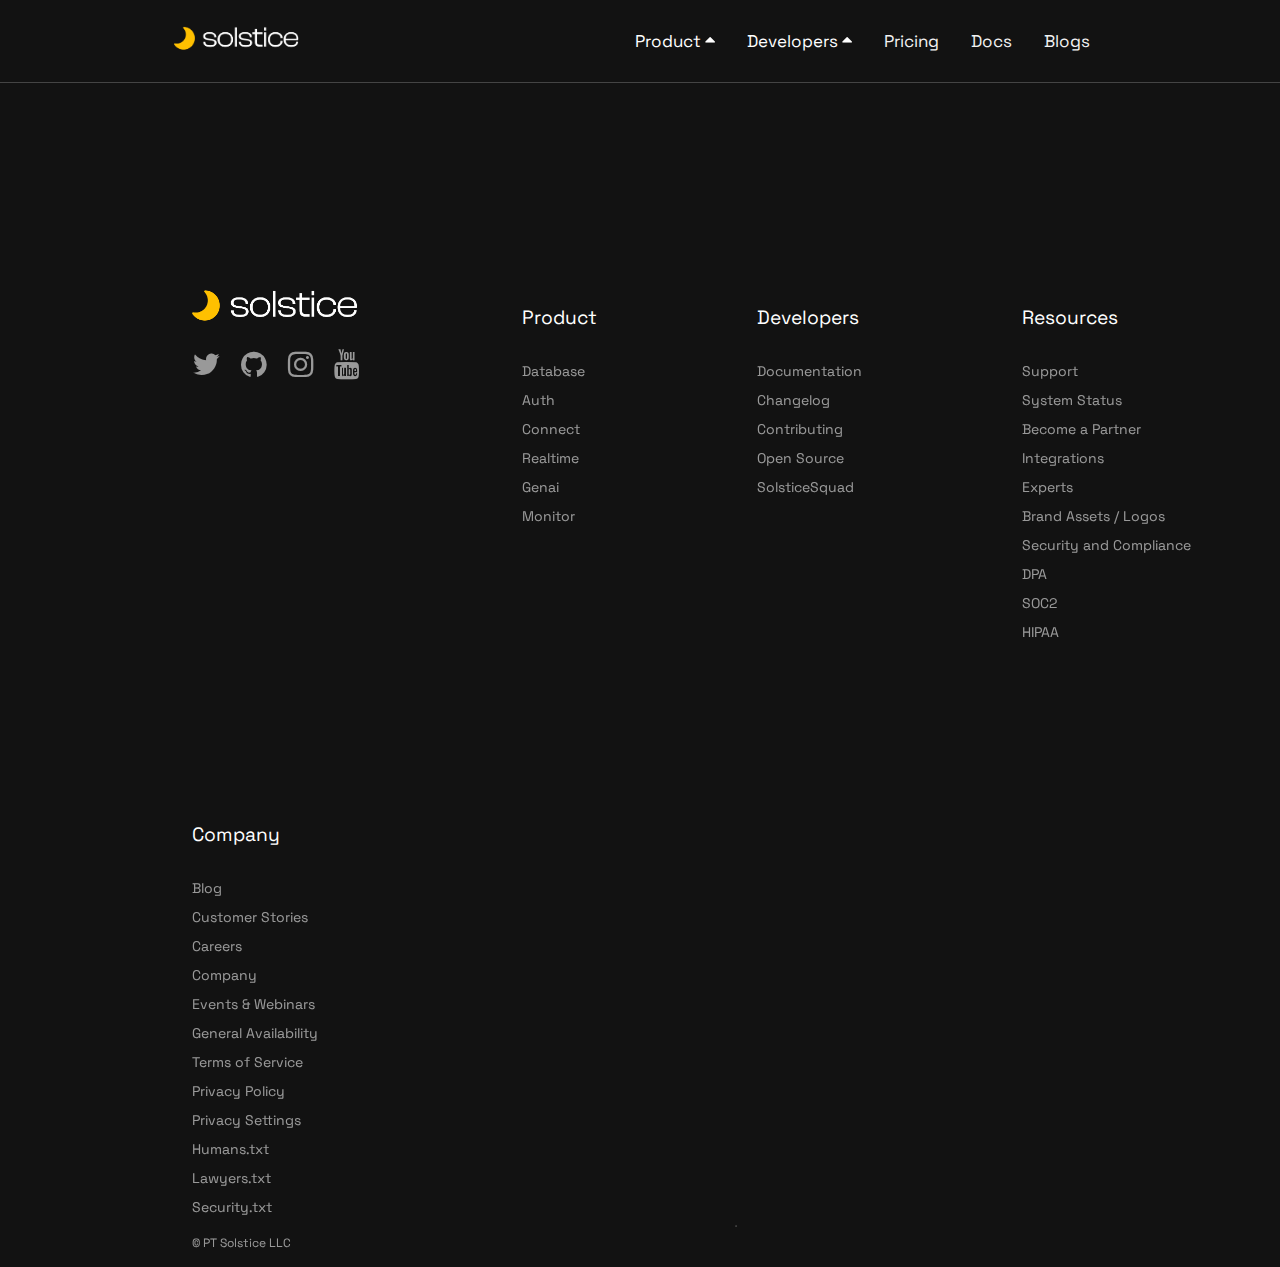
==== blogs.html @ 9f2d08b2 "Initial Commit" ====
<!DOCTYPE html>
<html lang="en">
<head>
  <meta charset="UTF-8">
  <link rel="stylesheet" href="styles.css">
  <meta name="viewport" content="width=device-width, initial-scale=1.0">
  <link rel="stylesheet" href="bruh.css">
  <link rel="stylesheet" href="https://cdnjs.cloudflare.com/ajax/libs/font-awesome/4.7.0/css/font-awesome.min.css">
  <link rel="shortcut icon" href="images/Vector.png" type="image/x-icon">
  <title>Blogs</title>
</head>
<body>
  <script src="https://ajax.googleapis.com/ajax/libs/jquery/1.11.3/jquery.min.js"></script>

  <nav class="topnav-container">
    <a href="/">
      <img src="images/Group 2.png" alt="">
    </a>
      <div class="topnav" id="myTopnav">
      <div class="dropdown">
          <span>Product <i class="fa fa-caret-down"></i></span>
        <div class="dropdown-content">
          <a href="/products/build.html"><i class="fa fa-server"></i>Build</a>
          <a href="/products/data.html"><i class="fa fa-database"></i>Data</a>
          <a href="/products/monitor.html"><i class="fa fa-search"></i>Monitor</a>
          <a href="/products/connect.html"><i class="fa fa-plug"></i>Connect</a>
          <a href="/products/safeguard.html"><i class="fa fa-check-square"></i>Safeguard</a>
        </div>
      </div>
      <div class="dropdown">
        <span>Developers <i class="fa fa-caret-down"></i></span>
        <div class="dropdown-content">
          <a href="https://websockets.readthedocs.io/en/stable/">Docs</a>
          <a href="#">Changelog</a>
          <a href="#">Contributing</a>
          <a href="#">Open Source</a>
        </div>
      </div>
      <a href="pricing.html">Pricing</a>
      <a href="https://websockets.readthedocs.io/en/stable/">Docs</a>
      <a href="/blogs.html">Blogs</a>
      <a href="javascript:void(0);" class="icon" onclick="myFunction()">
        <i class="fa fa-bars"></i>
      </a>
    </div>
  </nav>
<div class="main-content">
  <br>
  <br>
  <footer>
    <div class="footer-brand">
      <img style="width: 170px;" src="images/Group 2.png" alt="">
      <div class="social-icons">
        <a href="#"><i class="fa fa-twitter"></i></a>
        <a href="#"><i class="fa fa-github"></i></a>
        <a href="#"><i class="fa fa-instagram"></i></a>
        <a href="#"><i class="fa fa-youtube"></i></a>
      </div>
    </div>
    <div class="cat-link-list">
      <p class="link-list-header">
        Product
      </p>
      <span><a href="#">Database</a></span>
      <span><a href="#">Auth</a></span>
      <span><a href="#">Connect</a></span>
      <span><a href="#">Realtime</a></span>
      <span><a href="#">Genai</a></span>
      <span><a href="#">Monitor</a></span>
    </div>
    <div class="cat-link-list">
      <p class="link-list-header">
        Developers
      </p>
      <span><a href="#">Documentation</a></span>
      <span><a href="#">Changelog</a></span>
      <span><a href="#">Contributing</a></span>
      <span><a href="#">Open Source</a></span>
      <span><a href="#">SolsticeSquad</a></span>      
    </div>
    <div class="cat-link-list">
      <p class="link-list-header">
        Resources
      </p>
      <span><a href="#">Support</a></span>
      <span><a href="#">System Status</a></span>
      <span><a href="#">Become a Partner</a></span>
      <span><a href="#">Integrations</a></span>
      <span><a href="#">Experts</a></span>
      <span><a href="#">Brand Assets / Logos</a></span>
      <span><a href="#">Security and Compliance</a></span>
      <span><a href="#">DPA</a></span>
      <span><a href="#">SOC2</a></span>
      <span><a href="#">HIPAA</a></span>      
    </div>
    <div class="cat-link-list">
      <p class="link-list-header">
        Company
      </p>
      <span><a href="#">Blog</a></span>
      <span><a href="#">Customer Stories</a></span>
      <span><a href="#">Careers</a></span>
      <span><a href="#">Company</a></span>
      <span><a href="#">Events & Webinars</a></span>
      <span><a href="#">General Availability</a></span>
      <span><a href="#">Terms of Service</a></span>
      <span><a href="#">Privacy Policy</a></span>
      <span><a href="#">Privacy Settings</a></span>
      <span><a href="Humans.txt">Humans.txt</a></span>
      <span><a href="Lawyers.txt">Lawyers.txt</a></span>
      <span><a href="Security.txt">Security.txt</a></span>
    </div>
  </footer>
  <hr>
  <span class="copyright" style="filter: brightness(60%); font-size: 12px;">© PT Solstice LLC</span>
</div>
  <script>
    var copy = document.querySelector(".logos-slide").cloneNode(true);
    document.querySelector(".logos").appendChild(copy);

    function myFunction() {
      var x = document.getElementById("myTopnav");
      if (x.className === "topnav") {
        x.className += " responsive";
      } else {
        x.className = "topnav";
      }
    }
  </script>
  <script src="bruh.js"></script>
  <script src="tabs.js"></script>
</body>
</html>
---- styles.css ----
@import url("https://fonts.googleapis.com/css2?family=Space+Grotesk:wght@300..700&display=swap");
/* GLOBAL START */
:root {
  --bg-color: #121212;
  --text-color: #ffffff;
  --prim-color: #ffc000;
  --global-trans-delay: 350ms;
}

* {
  font-family: "Space Grotesk", sans-serif;
  box-sizing: border-box;
  scroll-behavior: smooth;
  scroll-margin-block-start: 2rem;
  /* border: 0.3px solid white; */
}

a {
  text-decoration: none;
  color: var(--text-color);
}

body {
  margin: 0;
  color: white;
  background-color: var(--bg-color);
}

::-moz-selection {
  /* Code for Firefox */
  color: var(--bg-color);
  background: var(--prim-color);
}

::selection {
  color: var(--bg-color);
  background: var(--prim-color);
}
/* GLOBAL END */

/* NAV START */
.dropbtn {
  background-color: #04aa6d;
  color: white;
  padding: 16px;
  font-size: 16px;
  border: none;
}

/* The container <div> - needed to position the dropdown content */
.dropdown {
  position: relative;
  display: inline-block;
}

.dropdown span {
  color: white;
  transition: color var(--global-trans-delay);
}

.dropdown:hover span {
  color: var(--prim-color);
}

/* Dropdown Content (Hidden by Default) */
.dropdown-content {
  display: none;
  flex-direction: column;
  position: absolute;
  /* margin-top: 2.7rem; */
  background-color: #252525;
  min-width: 160px;
  box-shadow: 0px 8px 16px 0px rgba(0, 0, 0, 0.2);
  z-index: 1;
}

/* Links inside the dropdown */
.dropdown-content a {
  color: rgb(0, 0, 0);
  padding: 12px 16px;
  text-decoration: none;
  display: block;
}

/* Change color of dropdown links on hover */
.dropdown-content a:hover {
  color: var(--prim-color);
}

/* Show the dropdown menu on hover */
.dropdown:hover .dropdown-content {
  opacity: 100%;
  display: flex;
  flex-direction: column;
  align-items: flex-start;
}

/* Change the background color of the dropdown button when the dropdown content is shown */
.topnav-container {
  display: flex;
  align-items: center;
  justify-content: space-around;
  padding: 1rem;
  border-bottom: 1px solid rgba(255, 255, 255, 0.212);
}

.topnav-container img {
  height: 2rem;
}

/* Add a black background color to the top navigation */
.topnav {
  background-color: var(--bg-color);
  /* display: flex; */
}

.dropdown i {
  rotate: -180deg;
  transition: rotate var(--global-trans-delay);
}

.dropdown:hover i {
  rotate: 0deg;
}

/* Style the links inside the navigation bar */
.topnav a,
.dropdown {
  float: left;
  display: block;
  color: #f2f2f2;
  text-align: center;
  padding: 14px 16px;
  text-decoration: none;
  transition: color var(--global-trans-delay);
  font-size: 17px;
}

/* Change the color of links on hover */
.topnav a:hover {
  color: var(--prim-color);
}

/* Add an active class to highlight the current page */
.topnav a.active {
  background-color: #04aa6d;
  color: white;
}

/* Hide the link that should open and close the topnav on small screens */
.topnav .icon {
  display: none;
}

/* NAV END */

/* MAIN START */
.main-content {
  display: flex;
  flex-direction: column;
  align-self: center;
  justify-content: center;
  /* width: 90vw; */
  margin-left: 15%; /* ugh */
}

section {
  width: 80%;
}

.section-header {
  margin-top: 10rem;
  margin-bottom: 5rem;
  display: flex;
  flex-direction: column;
  align-items: center;
  text-align: center;
  height: fit-content;
}

.header-detail-text {
  width: 70%;
}

.main-content p {
  font-size: 1.2rem;
  line-height: 150%;
}

.main-content h1 {
  font-size: 4rem;
  margin: 0;
  line-height: 100%;
}

.btn-base {
  padding: 0.7rem 1.4rem;
  border-radius: 5px;
  border: none;
  opacity: 100%;
  font-size: 1rem;
  font-weight: 600;
  cursor: pointer;
  transition: all var(--global-trans-delay);
}

.button-group {
  display: flex;
  margin-right: 3rem;
  gap: 1rem;
}

.btn-base:hover {
  opacity: 85%;
}

.btn-base:active {
  scale: 95%;
}

.primary {
  background-color: var(--prim-color);
}

.card-base {
  display: flex;
  flex-direction: column;
  align-items: center;
  border: 1px solid rgba(255, 255, 255, 0.2);
  transition: border var(--global-trans-delay);
  overflow: hidden;
  border-radius: 10px;
}

.card-image img {
  height: 75px;
  margin: 0.5rem;
  filter: brightness(50%);
}

.card-image {
  margin: 2rem;
}

.card-content {
  display: flex;
  flex-direction: column;
  gap: 2rem;
  border-top: 1px solid rgba(255, 255, 255, 0.2);
  background-color: #1a1a1a;
  padding: 1rem;
  padding-bottom: 1.5rem;
}

.card-content a {
  font-size: 14px;
  color: var(--text-color);
  filter: brightness(60%);
  transition: filter var(--global-trans-delay);
}

.card-base:hover a {
  filter: brightness(100%);
}

.card-content span,
.testimonial-item span {
  color: var(--text-color);
  filter: brightness(60%);
}

.card-base:hover {
  border: 1px solid rgba(255, 255, 255, 0.5);
}

.testimonial-header {
  display: flex;
  align-items: center;
  gap: 1rem;
}

.testimonial-header img {
  height: 3rem;
}

.horizontal-hr {
  align-self: center;
  width: 2px;
  height: 400px; /* ugh */
  opacity: 20%;
  background-color: #ffffff;
}

hr {
  opacity: 20%;
  background-color: #ffffff;
}

.product-cat-tile {
  display: flex;
  flex-direction: column;
  justify-content: space-between;
  width: 50%;
  /* height: 100%; */
}

.product-cat-tile h2 {
  width: 80%;
}

.product-item {
  padding: 1.5rem 0 1.5rem 0;
  display: flex;
  justify-content: space-between;
}

.make-it-round {
  height: 3rem;
  border-radius: 80px;
  overflow: hidden;
}

.product-item i {
  transition: scale var(--global-trans-delay);
}

.product-item:hover {
  cursor: pointer;
}

.product-item:hover i {
  scale: 150%;
}

.section-products {
  display: flex;
  align-items: flex-start;
  gap: 2rem;
  /* height: 100px; */ /* TODO: Fix later, make the prod lists aligned */
}

.section-community {
  display: flex;
  flex-direction: column;
  align-items: center;
  margin-top: 5rem;
}

.testimonials-grid {
  display: flex;
  gap: 1rem;
}

.section-examples {
  margin-top: 4rem;
  display: flex;
  flex-direction: column;
  align-items: center;
}

.section-api-examples {
  margin-top: 4rem;
  display: flex;
  gap: 2rem;
  align-items: center;
}

.api-example-header {
  width: 35%;
}

.api-example-header h1,
.api-example-header p {
  width: 80%;
}

footer {
  margin-top: 10rem;
  gap: 10rem;
  flex-wrap: wrap;
  display: flex;
}

.copyright {
  margin-bottom: 1rem;
}

.social-icons {
  margin-top: 1rem;
  display: flex;
  gap: 1.3rem;
}

.social-icons i {
  font-size: 30px;
}

.social-icons i,
.cat-link-list a {
  filter: brightness(60%);
  transition: filter var(--global-trans-delay);
}

.cat-link-list a {
  font-size: 14px;
}

.social-icons i:hover,
.cat-link-list a:hover {
  filter: brightness(100%);
}

.cat-link-list {
  /* margin-left: ; */
  display: flex;
  flex-direction: column;
  gap: 8px;
}

.link-list-header {
  font-size: 12px;
}

.dropdown-content i {
  margin-right: 1rem;
}

/* SECTION CAROUSEL */
@keyframes slide {
  from {
    transform: translateX(0);
  }
  to {
    transform: translateX(-100%);
  }
}

.logos {
  overflow: hidden;
  padding: 1.5rem 0;
  width: 80%;
  white-space: nowrap;
  position: relative;
}

.logos:before,
.logos:after {
  position: absolute;
  top: 0;
  width: 250px;
  height: 100%;
  content: "";
  z-index: 2;
}

.logos:before {
  left: 0;
  background: linear-gradient(to left, rgba(255, 255, 255, 0), var(--bg-color));
}

.logos:after {
  right: 0;
  background: linear-gradient(
    to right,
    rgba(255, 255, 255, 0),
    var(--bg-color)
  );
}

.logos:hover img {
  /* animation-play-state: paused; */
  scale: 85%;
}

.logos-slide {
  display: inline-block;
  animation: 35s slide infinite linear;
}

.logos-slide img {
  height: 50px;
  margin: 0 40px;
  transition: scale var(--global-trans-delay);
}

/* NOTE: I DON'T HAVE TIME, SO ENJOY 1000 LINE CSS FILE :D */
.group::after,
.tabBlock-tabs::after {
  clear: both;
  content: "";
  display: table;
}

::before,
::after {
  box-sizing: border-box;
}

.tabBlock p,
.tabBlock ol,
.tabBlock ul {
  margin-bottom: 1.25rem;
  margin-top: 0;
}

.tabBlock ol,
.tabBlock ul {
  padding: 0;
  margin-left: 1.25rem;
}

.tabBlock-tabs {
  list-style: none;
  margin: 0 !important;
}

.tabBlock {
  align-self: flex-start;
  width: 65%;
  margin: 0;
}

.tabBlock-tab {
  background-color: var(--bg-color);
  border-color: #ffffff1f;
  border-left-style: solid;
  border-top: solid;
  border-width: 2px;
  color: var(--text-color);
  cursor: pointer;
  display: inline-block;
  font-weight: 600;
  padding: 0.625rem 0.1rem;
  margin-bottom: 10px;
  position: relative;
  -webkit-transition: 0.1s ease-in-out;
  transition: 0.1s ease-in-out;
}
.tabBlock-tab:last-of-type {
  border-right-style: solid;
}
.tabBlock-tab::before,
.tabBlock-tab::after {
  content: "";
  display: block;
  height: 4px;
  position: absolute;
  -webkit-transition: 0.1s ease-in-out;
  transition: 0.1s ease-in-out;
}
/* .tabBlock-tab::before {
  background-color: transparent;
  left: -2px;
  right: -2px;
  top: -2px;
} */
.tabBlock-tab::after {
  background-color: var(--prim-color);
  filter: brightness(60%);
  bottom: -2px;
  left: 0;
  right: 0;
}
@media screen and (min-width: 700px) {
  .tabBlock-tab {
    padding-left: 2.5rem;
    padding-right: 2.5rem;
  }
}
.tabBlock-tab.is-active {
  position: relative;
  color: var(--prim-color);
  z-index: 1;
}
/* .tabBlock-tab.is-active::before {
  background-color: transparent;
} */
.tabBlock-tab.is-active::after {
  filter: brightness(100%);
}

.tabBlock-pane > :last-child {
  margin-bottom: 0;
}
/* NOTE: Poopy caca */
.testimonials-grid > .card-base {
  width: 33.3%;
}

/* PRICING PAGE */

.pricing-plans {
  display: flex;
  text-align: left;
  justify-content: space-between;
}

.pricing-plans h2 {
  margin-bottom: 10px;
}

.pricing-plan {
  display: flex;
  flex-direction: column;
  width: 22%;
  gap: 0.5rem;
}

.pricing-plan i {
  color: var(--prim-color);
  font-size: 12px;
  margin-right: 10px;
}

.price {
  display: flex;
  align-items: flex-end;
  margin: 2rem 0;
}

.pricing-plan sub > i {
  visibility: hidden;
}

.price h1 {
  font-family: monospace;
}

.price span,
.info-header,
.pricing-plan sub {
  filter: brightness(60%);
}

.main-header {
  display: flex;
  flex-direction: column;
  align-items: center;
}

.main-header p {
  width: 50%;
}

.section-main-build {
  text-align: center;
}

.product-grid {
  display: grid;
  grid-template-columns: repeat(2, 1fr);
  gap: 2rem;
  grid-auto-columns: 30%;
}

.grid-item {
  border-bottom: 1px solid rgba(255, 255, 255, 0.2);
}

.section-prod-cat-breakdown {
  margin-top: 5rem;
  display: flex;
  gap: 2rem;
}

.prod-cat-breakdown-grid {
  display: flex;
  flex-wrap: wrap;
  gap: 2rem;
}

.prod-cat-header {
  width: 120%;
}

.prod-cat-breakdown-item {
  border-radius: 10px;
  background-color: rgba(255, 255, 255, 0.05);
  padding: 2rem;
  width: 40%;
}

.semi-header {
  width: 39%;
}

.space-filler {
  visibility: hidden;
  height: 0;
}

/* MEDIA QUERIES */

@media screen and not (max-width: 800px) {
  .section-api-examples {
    height: 20rem;
  }
}

@media screen and (max-width: 800px) {
  .topnav a {
    display: none;
  }

  .topnav .dropdown {
    display: none;
  }
  .topnav a.icon {
    float: right;
    display: block;
  }
  .horizontal-hr {
    width: 300px;
    height: 2px; /* ugh */
  }

  .section-products,
  .testimonials-grid {
    flex-direction: column;
  }

  .section-api-examples {
    flex-direction: column;
    align-items: flex-start;
  }

  .tabBlock,
  .api-example-header {
    width: 100%;
  }

  .pricing-plans {
    display: flex;
    flex-direction: column;
    text-align: left;
    justify-content: space-between;
    gap: 2rem;
  }

  .product-cat-tile {
    width: 100%;
  }

  .pricing-plan {
    width: 100%;
  }

  footer {
    flex-direction: column;
    gap: 2rem;
  }

  .section-prod-cat-breakdown {
    flex-direction: column;
  }

  .prod-cat-breakdown-item {
    width: 100%;
  }

  .product-grid {
    grid-template-columns: repeat(1, 1fr);
  }
}

/* The "responsive" class is added to the topnav with JavaScript when the user clicks on the icon. This class makes the topnav look good on small screens (display the links vertically instead of horizontally) */
@media screen and (max-width: 800px) {
  .topnav.responsive {
    position: relative;
  }
  .topnav.responsive a.icon {
    position: absolute;
    right: 0;
    top: 0;
  }
  .topnav.responsive a {
    float: none;
    display: block;
    text-align: left;
  }

  .topnav.responsive .dropdown {
    float: none;
    display: block;
    text-align: left;
  }
}
---- bruh.css ----
/* PrismJS 1.29.0
https://prismjs.com/download.html#themes=prism-twilight&languages=markup+css+clike+javascript&plugins=line-numbers+normalize-whitespace */
code[class*="language-"],
pre[class*="language-"] {
  color: #fff;
  background: 0 0;
  font-family: Consolas, Monaco, "Andale Mono", "Ubuntu Mono", monospace;
  font-size: 1em;
  text-align: left;
  text-shadow: 0 -0.1em 0.2em #000;
  white-space: pre;
  word-spacing: normal;
  word-break: normal;
  word-wrap: normal;
  line-height: 1.5;
  -moz-tab-size: 4;
  -o-tab-size: 4;
  tab-size: 4;
  -webkit-hyphens: none;
  -moz-hyphens: none;
  -ms-hyphens: none;
  hyphens: none;
}
:not(pre) > code[class*="language-"],
pre[class*="language-"] {
  background: #141414;
}
pre[class*="language-"] {
  border-radius: 0.5em;
  border: 0.3em solid #545454;
  box-shadow: 1px 1px 0.5em #000 inset;
  margin: 0.5em 0;
  overflow: auto;
  padding: 1em;
}
pre[class*="language-"]::-moz-selection {
  background: #27292a;
}
pre[class*="language-"]::selection {
  background: #27292a;
}
code[class*="language-"] ::-moz-selection,
code[class*="language-"]::-moz-selection,
pre[class*="language-"] ::-moz-selection,
pre[class*="language-"]::-moz-selection {
  text-shadow: none;
  background: hsla(0, 0%, 93%, 0.15);
}
code[class*="language-"] ::selection,
code[class*="language-"]::selection,
pre[class*="language-"] ::selection,
pre[class*="language-"]::selection {
  text-shadow: none;
  background: hsla(0, 0%, 93%, 0.15);
}
:not(pre) > code[class*="language-"] {
  border-radius: 0.3em;
  border: 0.13em solid #545454;
  box-shadow: 1px 1px 0.3em -0.1em #000 inset;
  padding: 0.15em 0.2em 0.05em;
  white-space: normal;
}
.token.cdata,
.token.comment,
.token.doctype,
.token.prolog {
  color: #777;
}
.token.punctuation {
  opacity: 0.7;
}
.token.namespace {
  opacity: 0.7;
}
.token.boolean,
.token.deleted,
.token.number,
.token.tag {
  color: #ce6849;
}
.token.builtin,
.token.constant,
.token.keyword,
.token.property,
.token.selector,
.token.symbol {
  color: #f9ed99;
}
.language-css .token.string,
.style .token.string,
.token.attr-name,
.token.attr-value,
.token.char,
.token.entity,
.token.inserted,
.token.operator,
.token.string,
.token.url,
.token.variable {
  color: #909e6a;
}
.token.atrule {
  color: #7385a5;
}
.token.important,
.token.regex {
  color: #e8c062;
}
.token.bold,
.token.important {
  font-weight: 700;
}
.token.italic {
  font-style: italic;
}
.token.entity {
  cursor: help;
}
.language-markup .token.attr-name,
.language-markup .token.punctuation,
.language-markup .token.tag {
  color: #ac885c;
}
.token {
  position: relative;
  z-index: 1;
}
.line-highlight.line-highlight {
  background: hsla(0, 0%, 33%, 0.25);
  background: linear-gradient(
    to right,
    hsla(0, 0%, 33%, 0.1) 70%,
    hsla(0, 0%, 33%, 0)
  );
  border-bottom: 1px dashed #545454;
  border-top: 1px dashed #545454;
  margin-top: 0.75em;
  z-index: 0;
}
.line-highlight.line-highlight:before,
.line-highlight.line-highlight[data-end]:after {
  background-color: #8693a6;
  color: #f4f1ef;
}
pre[class*="language-"].line-numbers {
  position: relative;
  padding-left: 3.8em;
  counter-reset: linenumber;
}
pre[class*="language-"].line-numbers > code {
  position: relative;
  white-space: inherit;
}
.line-numbers .line-numbers-rows {
  position: absolute;
  pointer-events: none;
  top: 0;
  font-size: 100%;
  left: -3.8em;
  width: 3em;
  letter-spacing: -1px;
  border-right: 1px solid #999;
  -webkit-user-select: none;
  -moz-user-select: none;
  -ms-user-select: none;
  user-select: none;
}
.line-numbers-rows > span {
  display: block;
  counter-increment: linenumber;
}
.line-numbers-rows > span:before {
  content: counter(linenumber);
  color: #999;
  display: block;
  padding-right: 0.8em;
  text-align: right;
}

.token {
  font-family: Consolas, Monaco, "Andale Mono", "Ubuntu Mono", monospace;
}
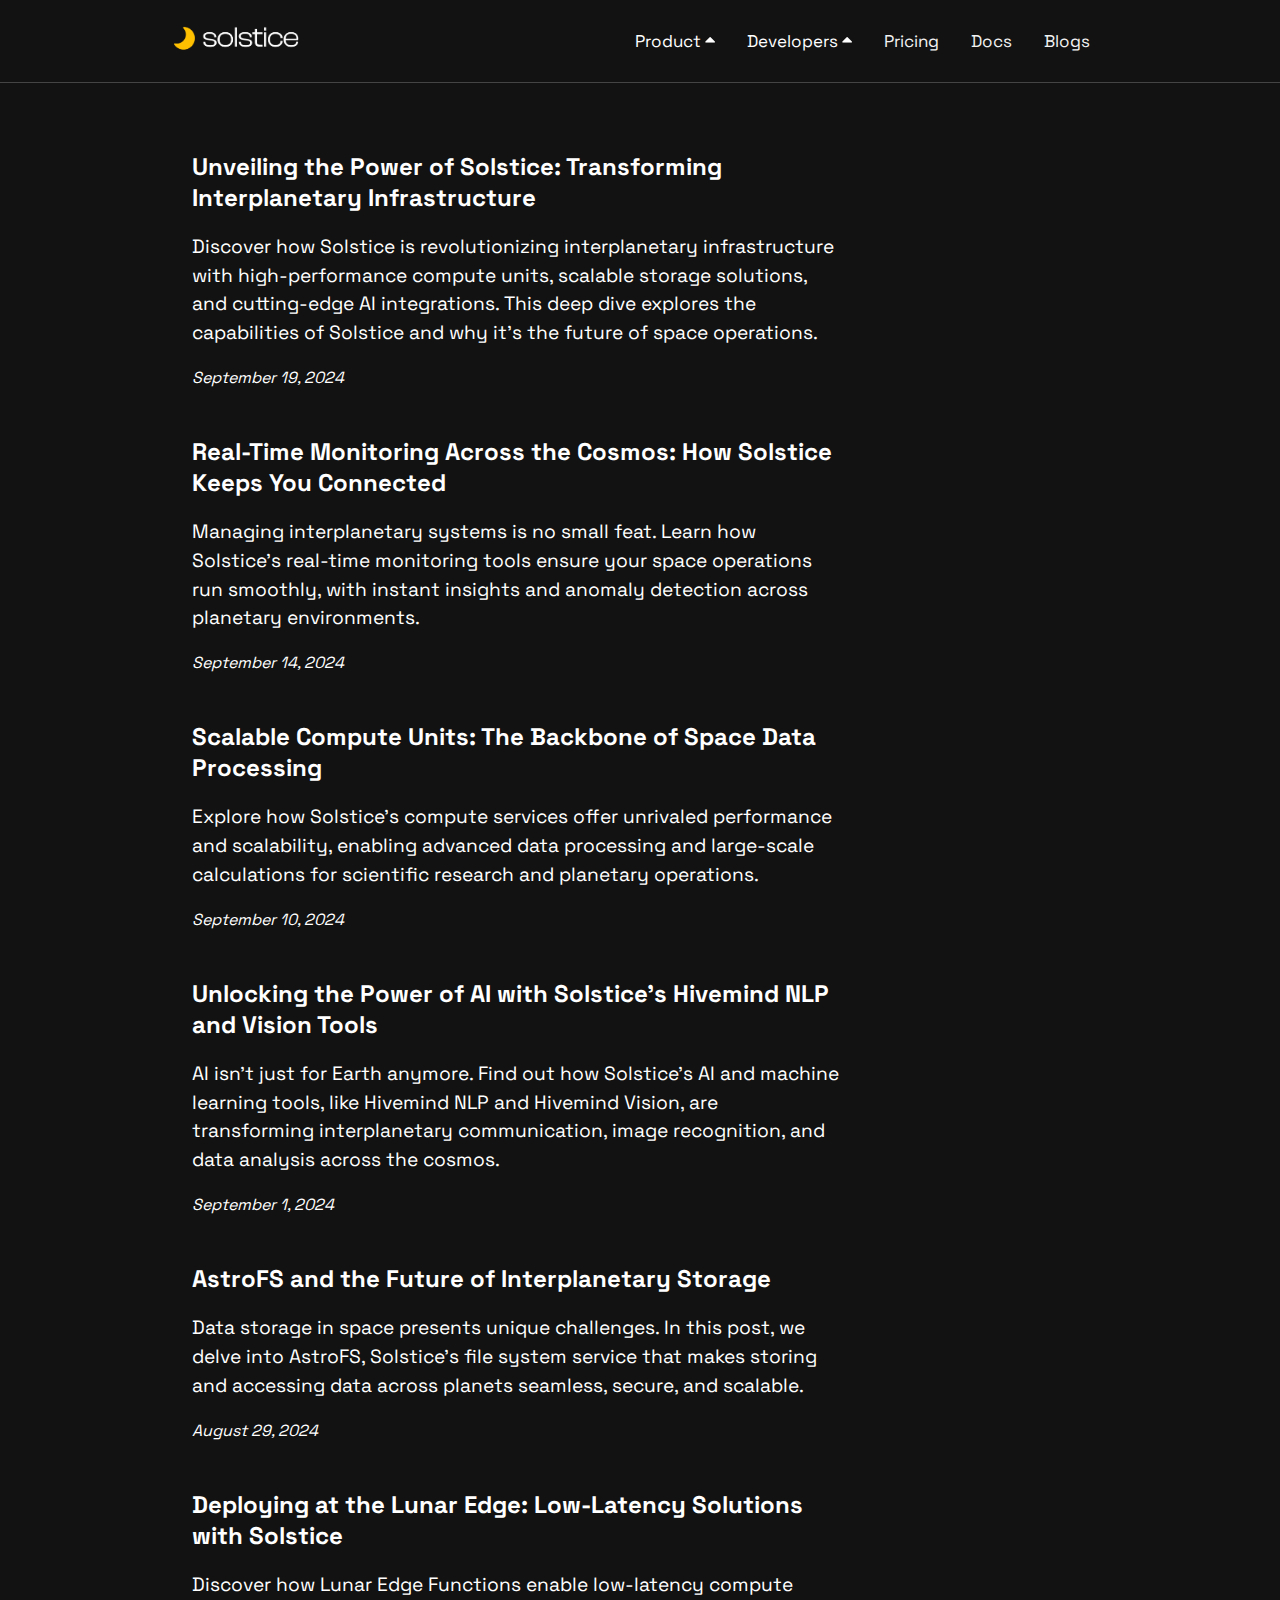
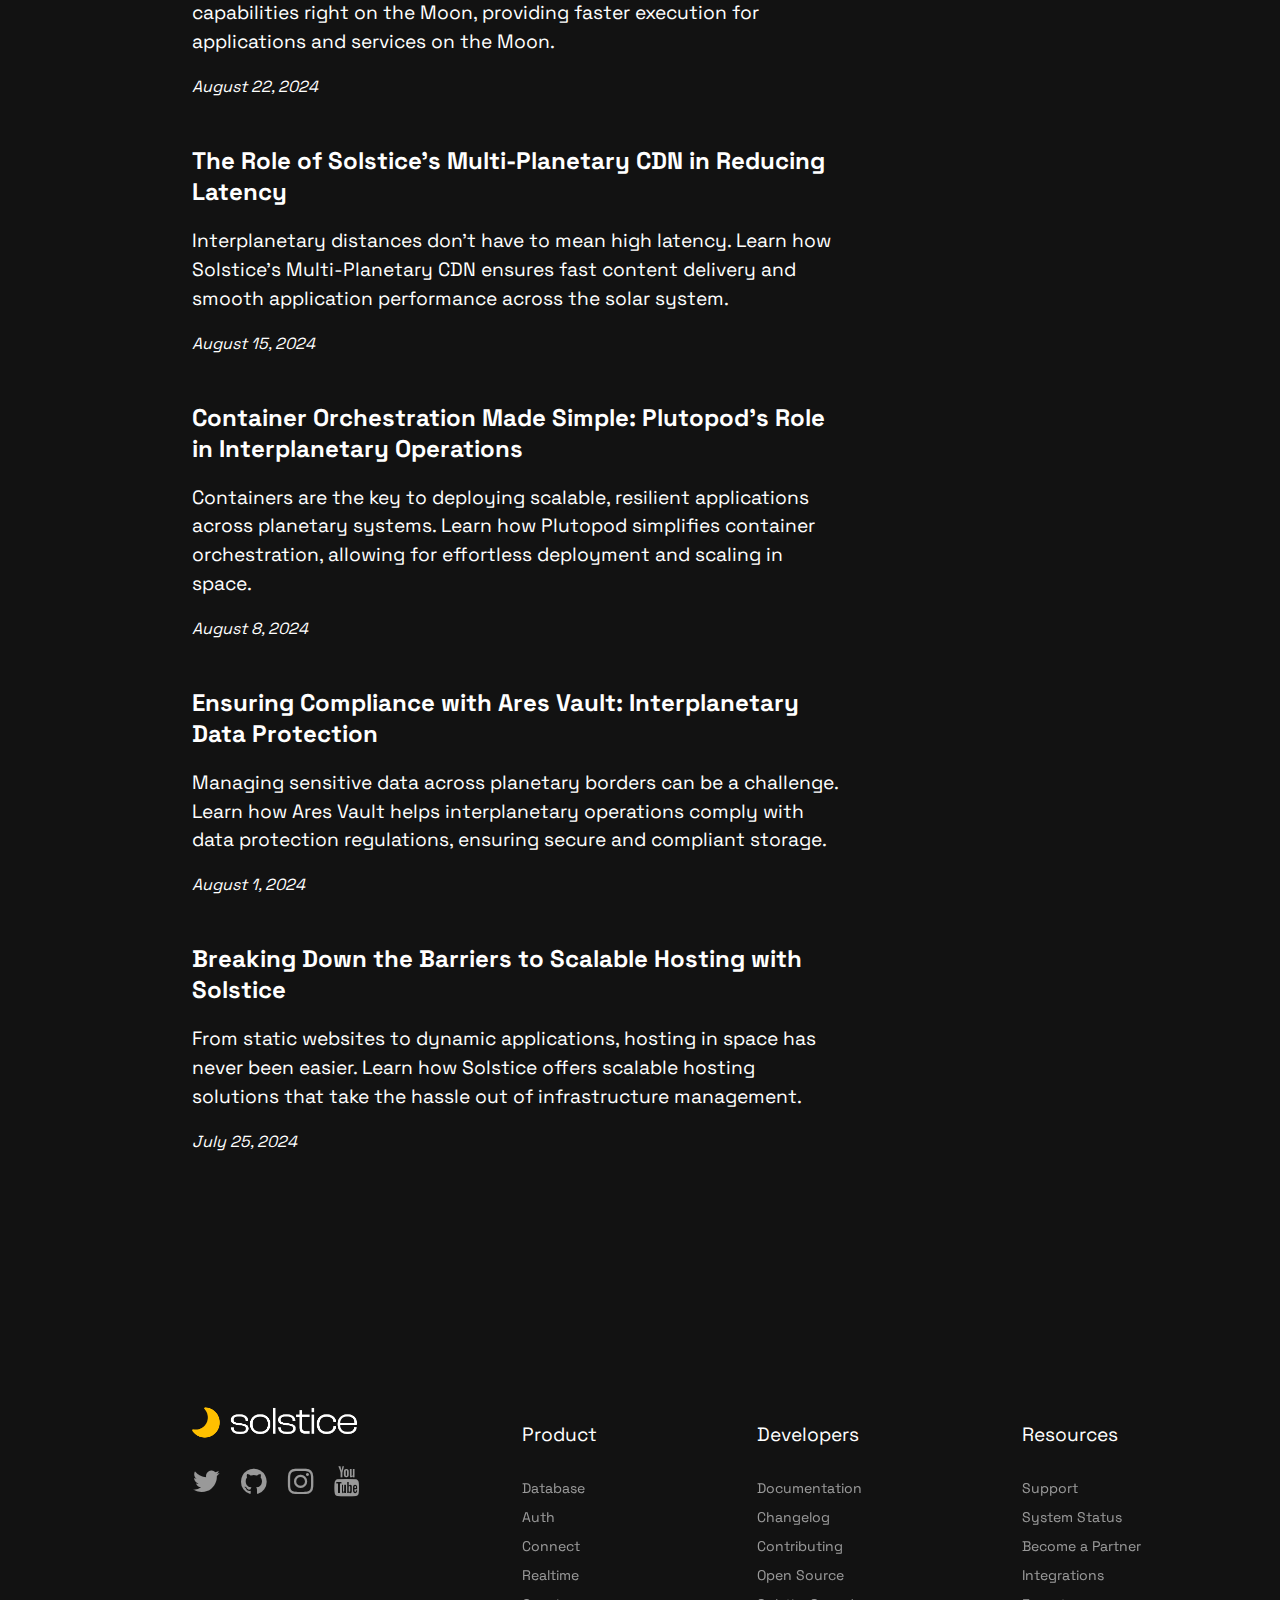
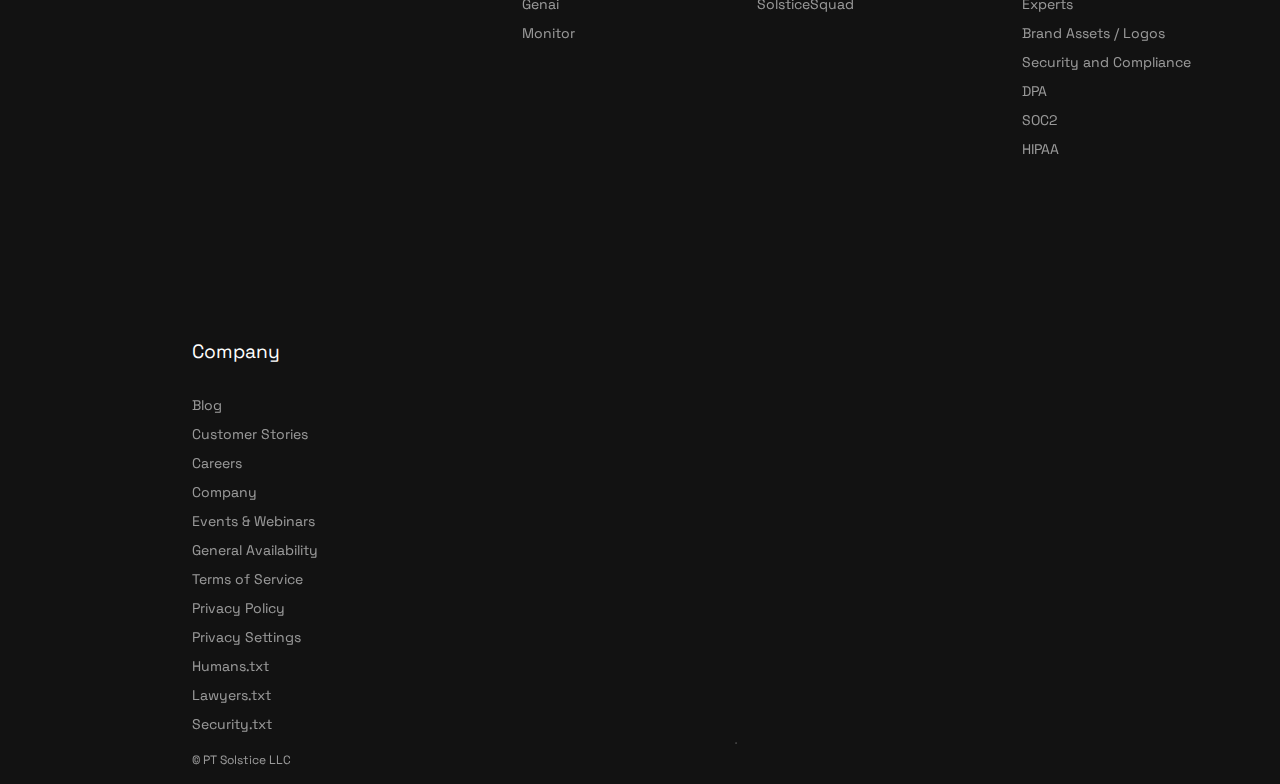
==== commit 28d74556: "Implemented Blogs Page" ====
--- a/blogs.html
+++ b/blogs.html
@@ -45,6 +45,68 @@
     </div>
   </nav>
 <div class="main-content">
+  <section class="blog-content-list">
+    <div class="blog-item">
+      <h2>Unveiling the Power of Solstice: Transforming Interplanetary Infrastructure</h2>
+      <p>Discover how Solstice is revolutionizing interplanetary infrastructure with high-performance compute units, scalable storage solutions, and cutting-edge AI integrations. This deep dive explores the capabilities of Solstice and why it’s the future of space operations.</p>
+      <i>September 19, 2024</i>
+    </div>
+    
+    <div class="blog-item">
+      <h2>Real-Time Monitoring Across the Cosmos: How Solstice Keeps You Connected</h2>
+      <p>Managing interplanetary systems is no small feat. Learn how Solstice's real-time monitoring tools ensure your space operations run smoothly, with instant insights and anomaly detection across planetary environments.</p>
+      <i>September 14, 2024</i>
+    </div>
+    
+    <div class="blog-item">
+      <h2>Scalable Compute Units: The Backbone of Space Data Processing</h2>
+      <p>Explore how Solstice's compute services offer unrivaled performance and scalability, enabling advanced data processing and large-scale calculations for scientific research and planetary operations.</p>
+      <i>September 10, 2024</i>
+    </div>
+    
+    <div class="blog-item">
+      <h2>Unlocking the Power of AI with Solstice's Hivemind NLP and Vision Tools</h2>
+      <p>AI isn't just for Earth anymore. Find out how Solstice's AI and machine learning tools, like Hivemind NLP and Hivemind Vision, are transforming interplanetary communication, image recognition, and data analysis across the cosmos.</p>
+      <i>September 1, 2024</i>
+    </div>
+    
+    <div class="blog-item">
+      <h2>AstroFS and the Future of Interplanetary Storage</h2>
+      <p>Data storage in space presents unique challenges. In this post, we delve into AstroFS, Solstice’s file system service that makes storing and accessing data across planets seamless, secure, and scalable.</p>
+      <i>August 29, 2024</i>
+    </div>
+    
+    <div class="blog-item">
+      <h2>Deploying at the Lunar Edge: Low-Latency Solutions with Solstice</h2>
+      <p>Discover how Lunar Edge Functions enable low-latency compute capabilities right on the Moon, providing faster execution for applications and services on the Moon.</p>
+      <i>August 22, 2024</i>
+    </div>
+    
+    <div class="blog-item">
+      <h2>The Role of Solstice's Multi-Planetary CDN in Reducing Latency</h2>
+      <p>Interplanetary distances don’t have to mean high latency. Learn how Solstice’s Multi-Planetary CDN ensures fast content delivery and smooth application performance across the solar system.</p>
+      <i>August 15, 2024</i>
+    </div>
+    
+    <div class="blog-item">
+      <h2>Container Orchestration Made Simple: Plutopod’s Role in Interplanetary Operations</h2>
+      <p>Containers are the key to deploying scalable, resilient applications across planetary systems. Learn how Plutopod simplifies container orchestration, allowing for effortless deployment and scaling in space.</p>
+      <i>August 8, 2024</i>
+    </div>
+    
+    <div class="blog-item">
+      <h2>Ensuring Compliance with Ares Vault: Interplanetary Data Protection</h2>
+      <p>Managing sensitive data across planetary borders can be a challenge. Learn how Ares Vault helps interplanetary operations comply with data protection regulations, ensuring secure and compliant storage.</p>
+      <i>August 1, 2024</i>
+    </div>
+    
+    <div class="blog-item">
+      <h2>Breaking Down the Barriers to Scalable Hosting with Solstice</h2>
+      <p>From static websites to dynamic applications, hosting in space has never been easier. Learn how Solstice offers scalable hosting solutions that take the hassle out of infrastructure management.</p>
+      <i>July 25, 2024</i>
+    </div>
+    
+  </section>
   <br>
   <br>
   <footer>
--- a/styles.css
+++ b/styles.css
@@ -250,6 +250,26 @@
   background-color: #1a1a1a;
   padding: 1rem;
   padding-bottom: 1.5rem;
+  height: 100%;
+}
+
+.blog-content-list {
+  margin-top: 3rem;
+  width: 100%;
+}
+
+.blog-item h2 {
+  transition: all 500ms;
+}
+
+.blog-item:hover h2 {
+  font-weight: 300;
+}
+
+.blog-item {
+  cursor: pointer;
+  margin-bottom: 3rem;
+  width: 60%;
 }
 
 .card-content a {
